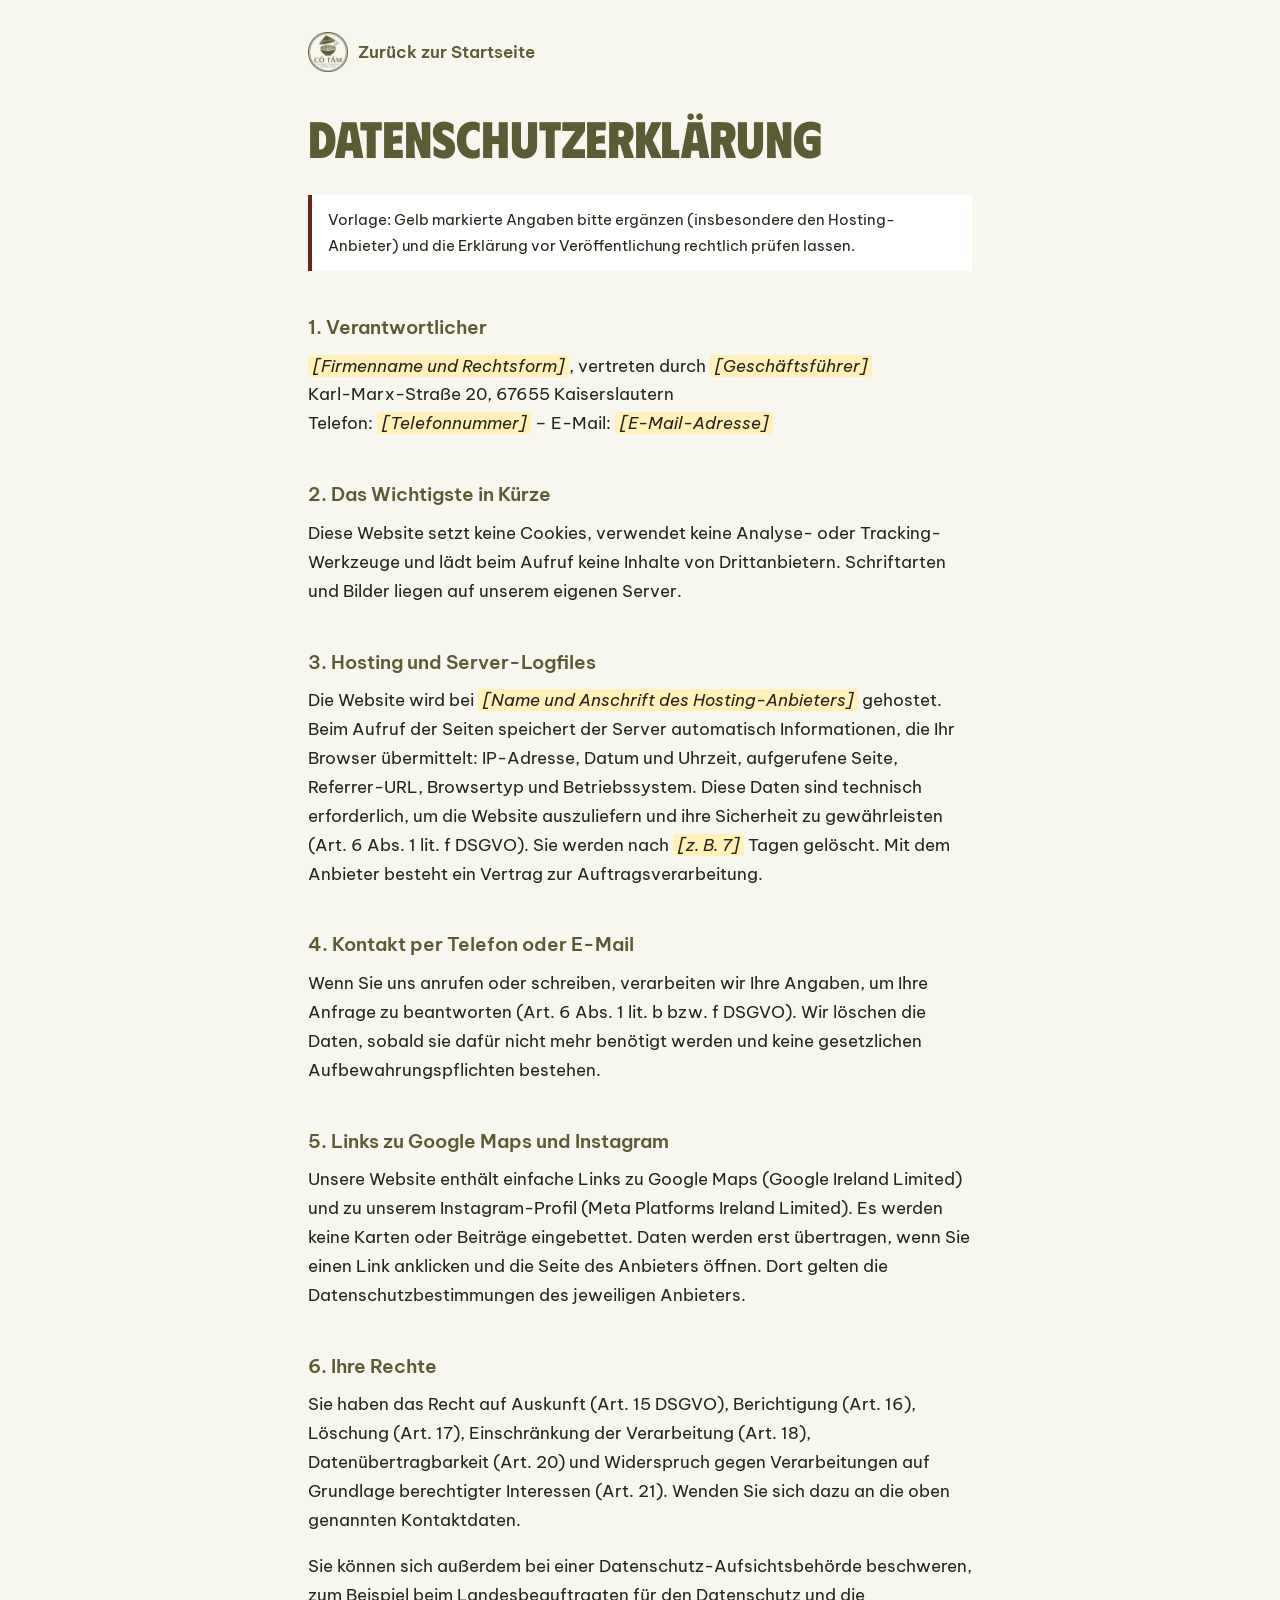
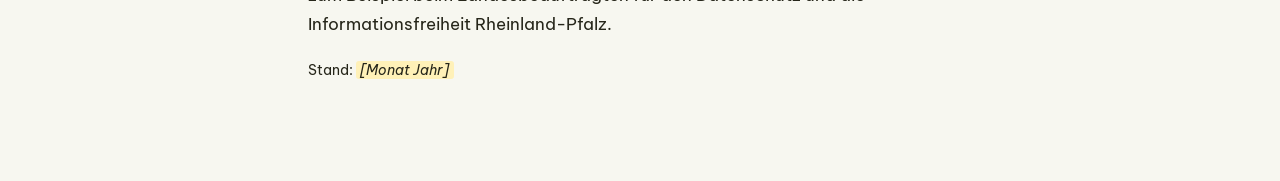
==== datenschutz.html @ cb51f231 "first commit" ====
<!DOCTYPE html>
<html lang="de">
<head>
  <meta charset="utf-8">
  <meta name="viewport" content="width=device-width, initial-scale=1">
  <title>Datenschutzerklärung – Cô Tâm Kaiserslautern</title>
  <meta name="robots" content="noindex">
  <link rel="icon" href="shared/img/brand/favicon.png">
  <link rel="stylesheet" href="shared/fonts/fonts.css">
  <link rel="stylesheet" href="shared/legal.css">
</head>
<body>
  <main class="wrap">
    <a class="back" href="index.html">Zurück zur Startseite</a>
    <h1>Datenschutz&shy;erklärung</h1>

    <p class="hint">Vorlage: Gelb markierte Angaben bitte ergänzen (insbesondere den Hosting-Anbieter) und die Erklärung vor Veröffentlichung rechtlich prüfen lassen.</p>

    <h2>1. Verantwortlicher</h2>
    <p>
      <span class="todo">[Firmenname und Rechtsform]</span>, vertreten durch <span class="todo">[Geschäftsführer]</span><br>
      Karl-Marx-Straße 20, 67655 Kaiserslautern<br>
      Telefon: <span class="todo">[Telefonnummer]</span> – E-Mail: <span class="todo">[E-Mail-Adresse]</span>
    </p>

    <h2>2. Das Wichtigste in Kürze</h2>
    <p>Diese Website setzt keine Cookies, verwendet keine Analyse- oder Tracking-Werkzeuge und lädt beim Aufruf keine Inhalte von Drittanbietern. Schriftarten und Bilder liegen auf unserem eigenen Server.</p>

    <h2>3. Hosting und Server-Logfiles</h2>
    <p>Die Website wird bei <span class="todo">[Name und Anschrift des Hosting-Anbieters]</span> gehostet. Beim Aufruf der Seiten speichert der Server automatisch Informationen, die Ihr Browser übermittelt: IP-Adresse, Datum und Uhrzeit, aufgerufene Seite, Referrer-URL, Browsertyp und Betriebssystem. Diese Daten sind technisch erforderlich, um die Website auszuliefern und ihre Sicherheit zu gewährleisten (Art. 6 Abs. 1 lit. f DSGVO). Sie werden nach <span class="todo">[z. B. 7]</span> Tagen gelöscht. Mit dem Anbieter besteht ein Vertrag zur Auftragsverarbeitung.</p>

    <h2>4. Kontakt per Telefon oder E-Mail</h2>
    <p>Wenn Sie uns anrufen oder schreiben, verarbeiten wir Ihre Angaben, um Ihre Anfrage zu beantworten (Art. 6 Abs. 1 lit. b bzw. f DSGVO). Wir löschen die Daten, sobald sie dafür nicht mehr benötigt werden und keine gesetzlichen Aufbewahrungspflichten bestehen.</p>

    <h2>5. Links zu Google Maps und Instagram</h2>
    <p>Unsere Website enthält einfache Links zu Google Maps (Google Ireland Limited) und zu unserem Instagram-Profil (Meta Platforms Ireland Limited). Es werden keine Karten oder Beiträge eingebettet. Daten werden erst übertragen, wenn Sie einen Link anklicken und die Seite des Anbieters öffnen. Dort gelten die Datenschutzbestimmungen des jeweiligen Anbieters.</p>

    <h2>6. Ihre Rechte</h2>
    <p>Sie haben das Recht auf Auskunft (Art. 15 DSGVO), Berichtigung (Art. 16), Löschung (Art. 17), Einschränkung der Verarbeitung (Art. 18), Datenübertragbarkeit (Art. 20) und Widerspruch gegen Verarbeitungen auf Grundlage berechtigter Interessen (Art. 21). Wenden Sie sich dazu an die oben genannten Kontaktdaten.</p>
    <p>Sie können sich außerdem bei einer Datenschutz-Aufsichtsbehörde beschweren, zum Beispiel beim Landesbeauftragten für den Datenschutz und die Informationsfreiheit Rheinland-Pfalz.</p>

    <p><small>Stand: <span class="todo">[Monat Jahr]</span></small></p>
  </main>
</body>
</html>
---- shared/fonts/fonts.css ----
/* Self-hosted webfonts (SIL Open Font License) — no external requests (DSGVO). */
@font-face { font-family: 'Alegreya'; font-style: italic; font-weight: 400; font-display: swap; src: url('./alegreya-latin-400-italic.woff2') format('woff2'); unicode-range: U+0000-00FF, U+0131, U+0152-0153, U+02BB-02BC, U+02C6, U+02DA, U+02DC, U+0304, U+0308, U+0329, U+2000-206F, U+20AC, U+2122, U+2191, U+2193, U+2212, U+2215, U+FEFF, U+FFFD; }
@font-face { font-family: 'Alegreya'; font-style: italic; font-weight: 400; font-display: swap; src: url('./alegreya-vietnamese-400-italic.woff2') format('woff2'); unicode-range: U+0102-0103, U+0110-0111, U+0128-0129, U+0168-0169, U+01A0-01A1, U+01AF-01B0, U+0300-0301, U+0303-0304, U+0308-0309, U+0323, U+0329, U+1EA0-1EF9, U+20AB; }
@font-face { font-family: 'Alegreya'; font-style: normal; font-weight: 400; font-display: swap; src: url('./alegreya-latin-400-normal.woff2') format('woff2'); unicode-range: U+0000-00FF, U+0131, U+0152-0153, U+02BB-02BC, U+02C6, U+02DA, U+02DC, U+0304, U+0308, U+0329, U+2000-206F, U+20AC, U+2122, U+2191, U+2193, U+2212, U+2215, U+FEFF, U+FFFD; }
@font-face { font-family: 'Alegreya'; font-style: normal; font-weight: 400; font-display: swap; src: url('./alegreya-vietnamese-400-normal.woff2') format('woff2'); unicode-range: U+0102-0103, U+0110-0111, U+0128-0129, U+0168-0169, U+01A0-01A1, U+01AF-01B0, U+0300-0301, U+0303-0304, U+0308-0309, U+0323, U+0329, U+1EA0-1EF9, U+20AB; }
@font-face { font-family: 'Alegreya'; font-style: normal; font-weight: 700; font-display: swap; src: url('./alegreya-latin-700-normal.woff2') format('woff2'); unicode-range: U+0000-00FF, U+0131, U+0152-0153, U+02BB-02BC, U+02C6, U+02DA, U+02DC, U+0304, U+0308, U+0329, U+2000-206F, U+20AC, U+2122, U+2191, U+2193, U+2212, U+2215, U+FEFF, U+FFFD; }
@font-face { font-family: 'Alegreya'; font-style: normal; font-weight: 700; font-display: swap; src: url('./alegreya-vietnamese-700-normal.woff2') format('woff2'); unicode-range: U+0102-0103, U+0110-0111, U+0128-0129, U+0168-0169, U+01A0-01A1, U+01AF-01B0, U+0300-0301, U+0303-0304, U+0308-0309, U+0323, U+0329, U+1EA0-1EF9, U+20AB; }
@font-face { font-family: 'Alegreya Sans'; font-style: normal; font-weight: 400; font-display: swap; src: url('./alegreya-sans-latin-400-normal.woff2') format('woff2'); unicode-range: U+0000-00FF, U+0131, U+0152-0153, U+02BB-02BC, U+02C6, U+02DA, U+02DC, U+0304, U+0308, U+0329, U+2000-206F, U+20AC, U+2122, U+2191, U+2193, U+2212, U+2215, U+FEFF, U+FFFD; }
@font-face { font-family: 'Alegreya Sans'; font-style: normal; font-weight: 400; font-display: swap; src: url('./alegreya-sans-vietnamese-400-normal.woff2') format('woff2'); unicode-range: U+0102-0103, U+0110-0111, U+0128-0129, U+0168-0169, U+01A0-01A1, U+01AF-01B0, U+0300-0301, U+0303-0304, U+0308-0309, U+0323, U+0329, U+1EA0-1EF9, U+20AB; }
@font-face { font-family: 'Alegreya Sans'; font-style: normal; font-weight: 500; font-display: swap; src: url('./alegreya-sans-latin-500-normal.woff2') format('woff2'); unicode-range: U+0000-00FF, U+0131, U+0152-0153, U+02BB-02BC, U+02C6, U+02DA, U+02DC, U+0304, U+0308, U+0329, U+2000-206F, U+20AC, U+2122, U+2191, U+2193, U+2212, U+2215, U+FEFF, U+FFFD; }
@font-face { font-family: 'Alegreya Sans'; font-style: normal; font-weight: 500; font-display: swap; src: url('./alegreya-sans-vietnamese-500-normal.woff2') format('woff2'); unicode-range: U+0102-0103, U+0110-0111, U+0128-0129, U+0168-0169, U+01A0-01A1, U+01AF-01B0, U+0300-0301, U+0303-0304, U+0308-0309, U+0323, U+0329, U+1EA0-1EF9, U+20AB; }
@font-face { font-family: 'Alegreya Sans'; font-style: normal; font-weight: 700; font-display: swap; src: url('./alegreya-sans-latin-700-normal.woff2') format('woff2'); unicode-range: U+0000-00FF, U+0131, U+0152-0153, U+02BB-02BC, U+02C6, U+02DA, U+02DC, U+0304, U+0308, U+0329, U+2000-206F, U+20AC, U+2122, U+2191, U+2193, U+2212, U+2215, U+FEFF, U+FFFD; }
@font-face { font-family: 'Alegreya Sans'; font-style: normal; font-weight: 700; font-display: swap; src: url('./alegreya-sans-vietnamese-700-normal.woff2') format('woff2'); unicode-range: U+0102-0103, U+0110-0111, U+0128-0129, U+0168-0169, U+01A0-01A1, U+01AF-01B0, U+0300-0301, U+0303-0304, U+0308-0309, U+0323, U+0329, U+1EA0-1EF9, U+20AB; }
@font-face { font-family: 'Be Vietnam Pro'; font-style: italic; font-weight: 400; font-display: swap; src: url('./be-vietnam-pro-latin-400-italic.woff2') format('woff2'); unicode-range: U+0000-00FF, U+0131, U+0152-0153, U+02BB-02BC, U+02C6, U+02DA, U+02DC, U+0304, U+0308, U+0329, U+2000-206F, U+20AC, U+2122, U+2191, U+2193, U+2212, U+2215, U+FEFF, U+FFFD; }
@font-face { font-family: 'Be Vietnam Pro'; font-style: italic; font-weight: 400; font-display: swap; src: url('./be-vietnam-pro-vietnamese-400-italic.woff2') format('woff2'); unicode-range: U+0102-0103, U+0110-0111, U+0128-0129, U+0168-0169, U+01A0-01A1, U+01AF-01B0, U+0300-0301, U+0303-0304, U+0308-0309, U+0323, U+0329, U+1EA0-1EF9, U+20AB; }
@font-face { font-family: 'Be Vietnam Pro'; font-style: normal; font-weight: 400; font-display: swap; src: url('./be-vietnam-pro-latin-400-normal.woff2') format('woff2'); unicode-range: U+0000-00FF, U+0131, U+0152-0153, U+02BB-02BC, U+02C6, U+02DA, U+02DC, U+0304, U+0308, U+0329, U+2000-206F, U+20AC, U+2122, U+2191, U+2193, U+2212, U+2215, U+FEFF, U+FFFD; }
@font-face { font-family: 'Be Vietnam Pro'; font-style: normal; font-weight: 400; font-display: swap; src: url('./be-vietnam-pro-vietnamese-400-normal.woff2') format('woff2'); unicode-range: U+0102-0103, U+0110-0111, U+0128-0129, U+0168-0169, U+01A0-01A1, U+01AF-01B0, U+0300-0301, U+0303-0304, U+0308-0309, U+0323, U+0329, U+1EA0-1EF9, U+20AB; }
@font-face { font-family: 'Be Vietnam Pro'; font-style: normal; font-weight: 600; font-display: swap; src: url('./be-vietnam-pro-latin-600-normal.woff2') format('woff2'); unicode-range: U+0000-00FF, U+0131, U+0152-0153, U+02BB-02BC, U+02C6, U+02DA, U+02DC, U+0304, U+0308, U+0329, U+2000-206F, U+20AC, U+2122, U+2191, U+2193, U+2212, U+2215, U+FEFF, U+FFFD; }
@font-face { font-family: 'Be Vietnam Pro'; font-style: normal; font-weight: 600; font-display: swap; src: url('./be-vietnam-pro-vietnamese-600-normal.woff2') format('woff2'); unicode-range: U+0102-0103, U+0110-0111, U+0128-0129, U+0168-0169, U+01A0-01A1, U+01AF-01B0, U+0300-0301, U+0303-0304, U+0308-0309, U+0323, U+0329, U+1EA0-1EF9, U+20AB; }
@font-face { font-family: 'Bricolage Grotesque'; font-style: normal; font-weight: 600; font-display: swap; src: url('./bricolage-grotesque-latin-600-normal.woff2') format('woff2'); unicode-range: U+0000-00FF, U+0131, U+0152-0153, U+02BB-02BC, U+02C6, U+02DA, U+02DC, U+0304, U+0308, U+0329, U+2000-206F, U+20AC, U+2122, U+2191, U+2193, U+2212, U+2215, U+FEFF, U+FFFD; }
@font-face { font-family: 'Bricolage Grotesque'; font-style: normal; font-weight: 600; font-display: swap; src: url('./bricolage-grotesque-vietnamese-600-normal.woff2') format('woff2'); unicode-range: U+0102-0103, U+0110-0111, U+0128-0129, U+0168-0169, U+01A0-01A1, U+01AF-01B0, U+0300-0301, U+0303-0304, U+0308-0309, U+0323, U+0329, U+1EA0-1EF9, U+20AB; }
@font-face { font-family: 'Bricolage Grotesque'; font-style: normal; font-weight: 800; font-display: swap; src: url('./bricolage-grotesque-latin-800-normal.woff2') format('woff2'); unicode-range: U+0000-00FF, U+0131, U+0152-0153, U+02BB-02BC, U+02C6, U+02DA, U+02DC, U+0304, U+0308, U+0329, U+2000-206F, U+20AC, U+2122, U+2191, U+2193, U+2212, U+2215, U+FEFF, U+FFFD; }
@font-face { font-family: 'Bricolage Grotesque'; font-style: normal; font-weight: 800; font-display: swap; src: url('./bricolage-grotesque-vietnamese-800-normal.woff2') format('woff2'); unicode-range: U+0102-0103, U+0110-0111, U+0128-0129, U+0168-0169, U+01A0-01A1, U+01AF-01B0, U+0300-0301, U+0303-0304, U+0308-0309, U+0323, U+0329, U+1EA0-1EF9, U+20AB; }
@font-face { font-family: 'Literata'; font-style: italic; font-weight: 400; font-display: swap; src: url('./literata-latin-400-italic.woff2') format('woff2'); unicode-range: U+0000-00FF, U+0131, U+0152-0153, U+02BB-02BC, U+02C6, U+02DA, U+02DC, U+0304, U+0308, U+0329, U+2000-206F, U+20AC, U+2122, U+2191, U+2193, U+2212, U+2215, U+FEFF, U+FFFD; }
@font-face { font-family: 'Literata'; font-style: italic; font-weight: 400; font-display: swap; src: url('./literata-vietnamese-400-italic.woff2') format('woff2'); unicode-range: U+0102-0103, U+0110-0111, U+0128-0129, U+0168-0169, U+01A0-01A1, U+01AF-01B0, U+0300-0301, U+0303-0304, U+0308-0309, U+0323, U+0329, U+1EA0-1EF9, U+20AB; }
@font-face { font-family: 'Literata'; font-style: normal; font-weight: 400; font-display: swap; src: url('./literata-latin-400-normal.woff2') format('woff2'); unicode-range: U+0000-00FF, U+0131, U+0152-0153, U+02BB-02BC, U+02C6, U+02DA, U+02DC, U+0304, U+0308, U+0329, U+2000-206F, U+20AC, U+2122, U+2191, U+2193, U+2212, U+2215, U+FEFF, U+FFFD; }
@font-face { font-family: 'Literata'; font-style: normal; font-weight: 400; font-display: swap; src: url('./literata-vietnamese-400-normal.woff2') format('woff2'); unicode-range: U+0102-0103, U+0110-0111, U+0128-0129, U+0168-0169, U+01A0-01A1, U+01AF-01B0, U+0300-0301, U+0303-0304, U+0308-0309, U+0323, U+0329, U+1EA0-1EF9, U+20AB; }
@font-face { font-family: 'Literata'; font-style: normal; font-weight: 600; font-display: swap; src: url('./literata-latin-600-normal.woff2') format('woff2'); unicode-range: U+0000-00FF, U+0131, U+0152-0153, U+02BB-02BC, U+02C6, U+02DA, U+02DC, U+0304, U+0308, U+0329, U+2000-206F, U+20AC, U+2122, U+2191, U+2193, U+2212, U+2215, U+FEFF, U+FFFD; }
@font-face { font-family: 'Literata'; font-style: normal; font-weight: 600; font-display: swap; src: url('./literata-vietnamese-600-normal.woff2') format('woff2'); unicode-range: U+0102-0103, U+0110-0111, U+0128-0129, U+0168-0169, U+01A0-01A1, U+01AF-01B0, U+0300-0301, U+0303-0304, U+0308-0309, U+0323, U+0329, U+1EA0-1EF9, U+20AB; }
@font-face { font-family: 'Phudu'; font-style: normal; font-weight: 600; font-display: swap; src: url('./phudu-latin-600-normal.woff2') format('woff2'); unicode-range: U+0000-00FF, U+0131, U+0152-0153, U+02BB-02BC, U+02C6, U+02DA, U+02DC, U+0304, U+0308, U+0329, U+2000-206F, U+20AC, U+2122, U+2191, U+2193, U+2212, U+2215, U+FEFF, U+FFFD; }
@font-face { font-family: 'Phudu'; font-style: normal; font-weight: 600; font-display: swap; src: url('./phudu-vietnamese-600-normal.woff2') format('woff2'); unicode-range: U+0102-0103, U+0110-0111, U+0128-0129, U+0168-0169, U+01A0-01A1, U+01AF-01B0, U+0300-0301, U+0303-0304, U+0308-0309, U+0323, U+0329, U+1EA0-1EF9, U+20AB; }
@font-face { font-family: 'Phudu'; font-style: normal; font-weight: 800; font-display: swap; src: url('./phudu-latin-800-normal.woff2') format('woff2'); unicode-range: U+0000-00FF, U+0131, U+0152-0153, U+02BB-02BC, U+02C6, U+02DA, U+02DC, U+0304, U+0308, U+0329, U+2000-206F, U+20AC, U+2122, U+2191, U+2193, U+2212, U+2215, U+FEFF, U+FFFD; }
@font-face { font-family: 'Phudu'; font-style: normal; font-weight: 800; font-display: swap; src: url('./phudu-vietnamese-800-normal.woff2') format('woff2'); unicode-range: U+0102-0103, U+0110-0111, U+0128-0129, U+0168-0169, U+01A0-01A1, U+01AF-01B0, U+0300-0301, U+0303-0304, U+0308-0309, U+0323, U+0329, U+1EA0-1EF9, U+20AB; }
---- shared/legal.css ----
/* Neutrales Layout für Impressum & Datenschutz (wird nach der Designwahl angepasst). */
:root { --olive: #5C5C34; --oxblood: #6B231A; --paper: #F7F7F0; --ink: #26261A; }
*, *::before, *::after { box-sizing: border-box; }
body { margin: 0; background: var(--paper); color: var(--ink); font: 400 1.0625rem/1.7 'Be Vietnam Pro', system-ui, sans-serif; }
.wrap { max-width: 44rem; margin: 0 auto; padding: 2rem 1.25rem 5rem; }
.back { display: inline-flex; align-items: center; gap: .6rem; color: var(--olive); font-weight: 600; text-decoration: none; margin-bottom: 2.5rem; }
.back::before {
  content: ''; width: 2.5rem; aspect-ratio: 1; background: var(--olive);
  -webkit-mask: url('img/brand/logo-weiss.webp') center / contain no-repeat; mask: url('img/brand/logo-weiss.webp') center / contain no-repeat;
}
h1 { font: 800 clamp(2.2rem, 6vw, 3.2rem)/1 'Phudu', sans-serif; color: var(--olive); margin: 0 0 2rem; }
h2 { font-size: 1.2rem; margin: 2.5rem 0 .5rem; color: var(--olive); }
p, ul { margin: 0 0 1em; }
a { color: var(--oxblood); text-underline-offset: .2em; }
.todo { background: #FFF1B8; padding: 0 .3em; border-radius: 3px; font-style: italic; }
.hint { border-left: 4px solid var(--oxblood); padding: .75rem 1rem; background: #fff; font-size: .95rem; margin-bottom: 2rem; }
:focus-visible { outline: 3px solid var(--oxblood); outline-offset: 3px; }
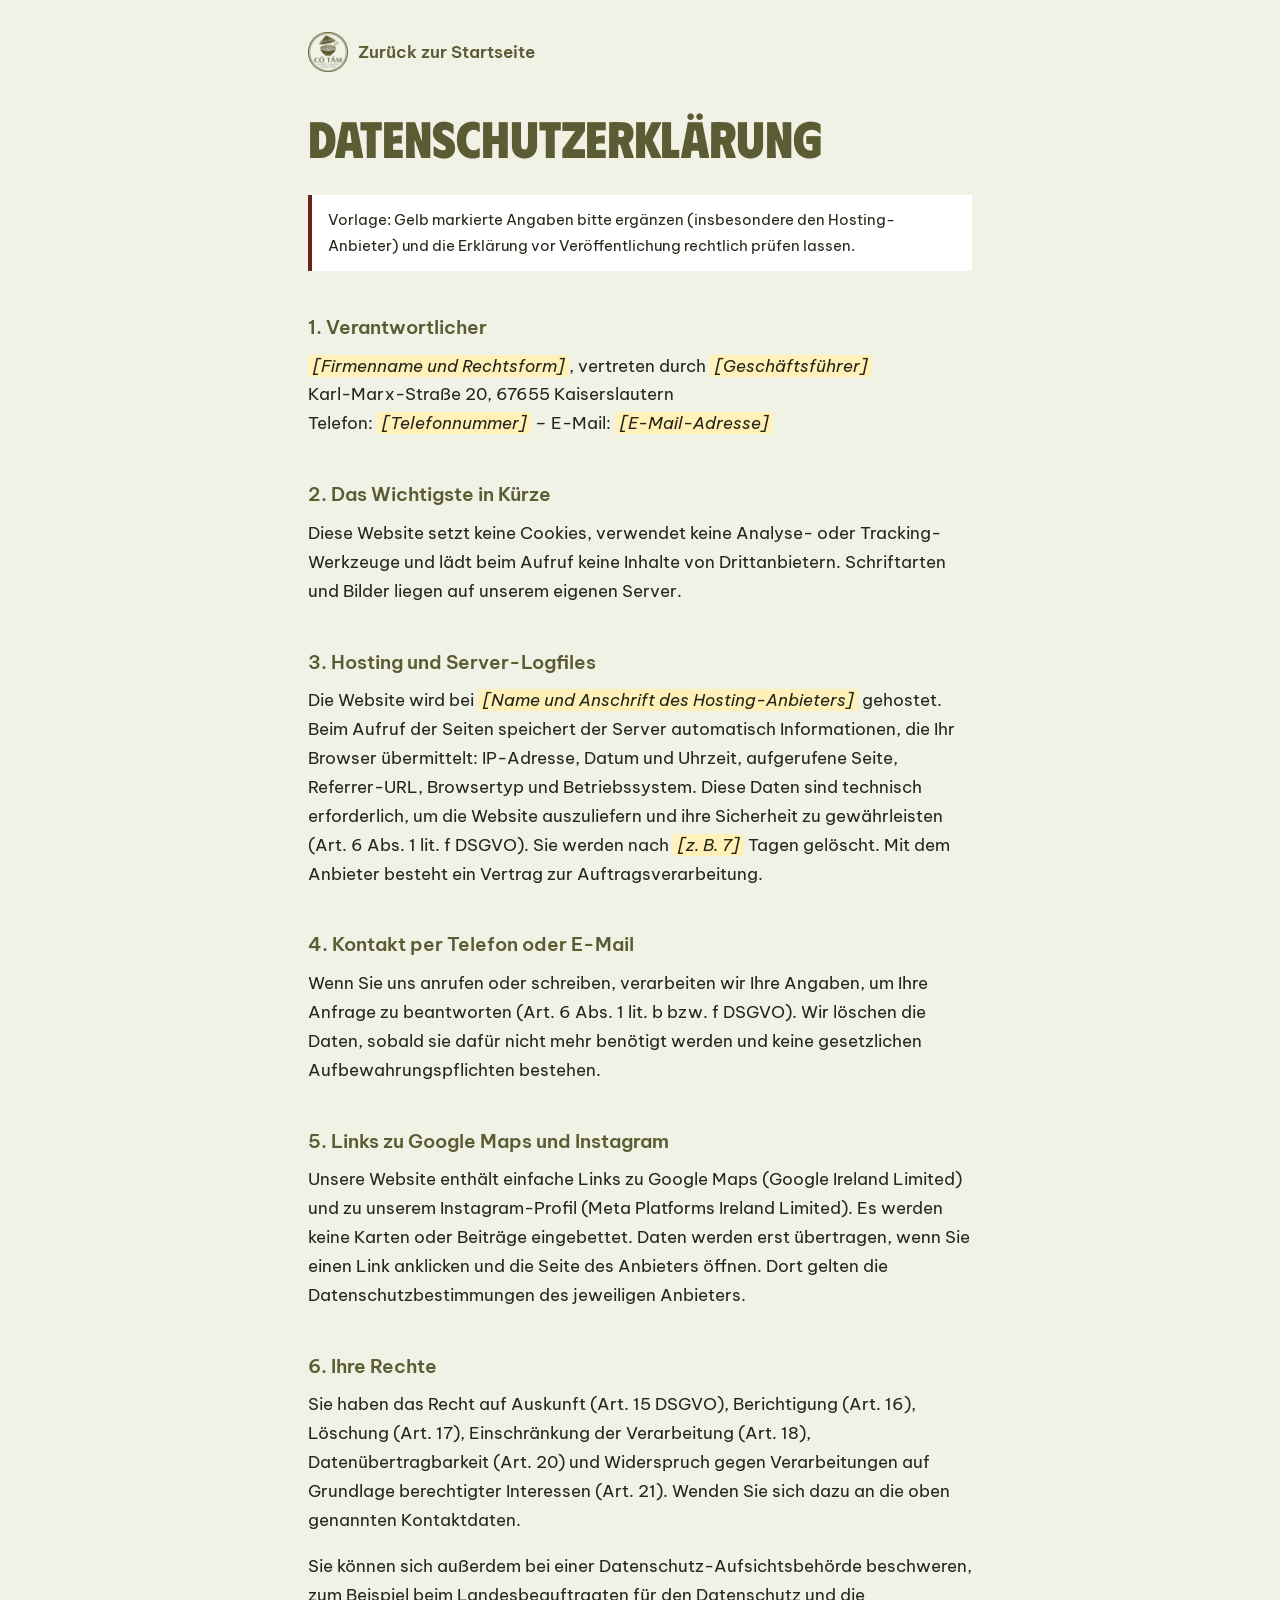
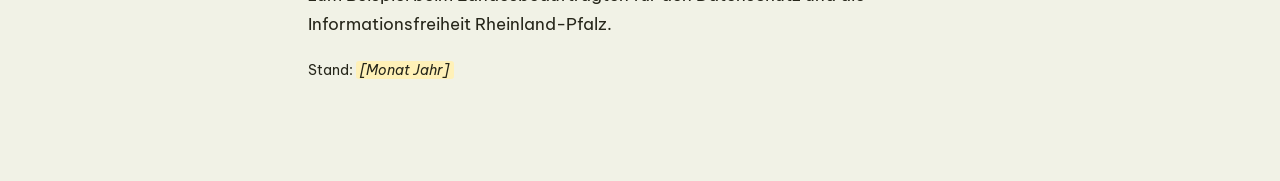
==== commit 3d0ea763: "Chose design D, refactor files" ====
--- a/datenschutz.html
+++ b/datenschutz.html
@@ -5,9 +5,9 @@
   <meta name="viewport" content="width=device-width, initial-scale=1">
   <title>Datenschutzerklärung – Cô Tâm Kaiserslautern</title>
   <meta name="robots" content="noindex">
-  <link rel="icon" href="shared/img/brand/favicon.png">
-  <link rel="stylesheet" href="shared/fonts/fonts.css">
-  <link rel="stylesheet" href="shared/legal.css">
+  <link rel="icon" href="assets/img/brand/favicon.png">
+  <link rel="stylesheet" href="assets/fonts/fonts.css">
+  <link rel="stylesheet" href="assets/legal.css">
 </head>
 <body>
   <main class="wrap">
--- a/assets/fonts/fonts.css
+++ b/assets/fonts/fonts.css
@@ -0,0 +1,9 @@
+/* Self-hosted webfonts (SIL Open Font License) — no external requests (DSGVO). */
+@font-face { font-family: 'Be Vietnam Pro'; font-style: italic; font-weight: 400; font-display: swap; src: url('./be-vietnam-pro-latin-400-italic.woff2') format('woff2'); unicode-range: U+0000-00FF, U+0131, U+0152-0153, U+02BB-02BC, U+02C6, U+02DA, U+02DC, U+0304, U+0308, U+0329, U+2000-206F, U+20AC, U+2122, U+2191, U+2193, U+2212, U+2215, U+FEFF, U+FFFD; }
+@font-face { font-family: 'Be Vietnam Pro'; font-style: italic; font-weight: 400; font-display: swap; src: url('./be-vietnam-pro-vietnamese-400-italic.woff2') format('woff2'); unicode-range: U+0102-0103, U+0110-0111, U+0128-0129, U+0168-0169, U+01A0-01A1, U+01AF-01B0, U+0300-0301, U+0303-0304, U+0308-0309, U+0323, U+0329, U+1EA0-1EF9, U+20AB; }
+@font-face { font-family: 'Be Vietnam Pro'; font-style: normal; font-weight: 400; font-display: swap; src: url('./be-vietnam-pro-latin-400-normal.woff2') format('woff2'); unicode-range: U+0000-00FF, U+0131, U+0152-0153, U+02BB-02BC, U+02C6, U+02DA, U+02DC, U+0304, U+0308, U+0329, U+2000-206F, U+20AC, U+2122, U+2191, U+2193, U+2212, U+2215, U+FEFF, U+FFFD; }
+@font-face { font-family: 'Be Vietnam Pro'; font-style: normal; font-weight: 400; font-display: swap; src: url('./be-vietnam-pro-vietnamese-400-normal.woff2') format('woff2'); unicode-range: U+0102-0103, U+0110-0111, U+0128-0129, U+0168-0169, U+01A0-01A1, U+01AF-01B0, U+0300-0301, U+0303-0304, U+0308-0309, U+0323, U+0329, U+1EA0-1EF9, U+20AB; }
+@font-face { font-family: 'Be Vietnam Pro'; font-style: normal; font-weight: 600; font-display: swap; src: url('./be-vietnam-pro-latin-600-normal.woff2') format('woff2'); unicode-range: U+0000-00FF, U+0131, U+0152-0153, U+02BB-02BC, U+02C6, U+02DA, U+02DC, U+0304, U+0308, U+0329, U+2000-206F, U+20AC, U+2122, U+2191, U+2193, U+2212, U+2215, U+FEFF, U+FFFD; }
+@font-face { font-family: 'Be Vietnam Pro'; font-style: normal; font-weight: 600; font-display: swap; src: url('./be-vietnam-pro-vietnamese-600-normal.woff2') format('woff2'); unicode-range: U+0102-0103, U+0110-0111, U+0128-0129, U+0168-0169, U+01A0-01A1, U+01AF-01B0, U+0300-0301, U+0303-0304, U+0308-0309, U+0323, U+0329, U+1EA0-1EF9, U+20AB; }
+@font-face { font-family: 'Phudu'; font-style: normal; font-weight: 800; font-display: swap; src: url('./phudu-latin-800-normal.woff2') format('woff2'); unicode-range: U+0000-00FF, U+0131, U+0152-0153, U+02BB-02BC, U+02C6, U+02DA, U+02DC, U+0304, U+0308, U+0329, U+2000-206F, U+20AC, U+2122, U+2191, U+2193, U+2212, U+2215, U+FEFF, U+FFFD; }
+@font-face { font-family: 'Phudu'; font-style: normal; font-weight: 800; font-display: swap; src: url('./phudu-vietnamese-800-normal.woff2') format('woff2'); unicode-range: U+0102-0103, U+0110-0111, U+0128-0129, U+0168-0169, U+01A0-01A1, U+01AF-01B0, U+0300-0301, U+0303-0304, U+0308-0309, U+0323, U+0329, U+1EA0-1EF9, U+20AB; }
--- a/assets/legal.css
+++ b/assets/legal.css
@@ -0,0 +1,17 @@
+/* Impressum & Datenschutz – gleiche Farben und Schriften wie die Startseite. */
+:root { --olive: #5C5C34; --oxblood: #6B231A; --paper: #F1F2E6; --ink: #26261A; }
+*, *::before, *::after { box-sizing: border-box; }
+body { margin: 0; background: var(--paper); color: var(--ink); font: 400 1.0625rem/1.7 'Be Vietnam Pro', system-ui, sans-serif; }
+.wrap { max-width: 44rem; margin: 0 auto; padding: 2rem 1.25rem 5rem; }
+.back { display: inline-flex; align-items: center; gap: .6rem; color: var(--olive); font-weight: 600; text-decoration: none; margin-bottom: 2.5rem; }
+.back::before {
+  content: ''; width: 2.5rem; aspect-ratio: 1; background: var(--olive);
+  -webkit-mask: url('img/brand/logo-weiss.webp') center / contain no-repeat; mask: url('img/brand/logo-weiss.webp') center / contain no-repeat;
+}
+h1 { font: 800 clamp(2.2rem, 6vw, 3.2rem)/1 'Phudu', sans-serif; color: var(--olive); margin: 0 0 2rem; }
+h2 { font-size: 1.2rem; margin: 2.5rem 0 .5rem; color: var(--olive); }
+p, ul { margin: 0 0 1em; }
+a { color: var(--oxblood); text-underline-offset: .2em; }
+.todo { background: #FFF1B8; padding: 0 .3em; border-radius: 3px; font-style: italic; }
+.hint { border-left: 4px solid var(--oxblood); padding: .75rem 1rem; background: #fff; font-size: .95rem; margin-bottom: 2rem; }
+:focus-visible { outline: 3px solid var(--oxblood); outline-offset: 3px; }
